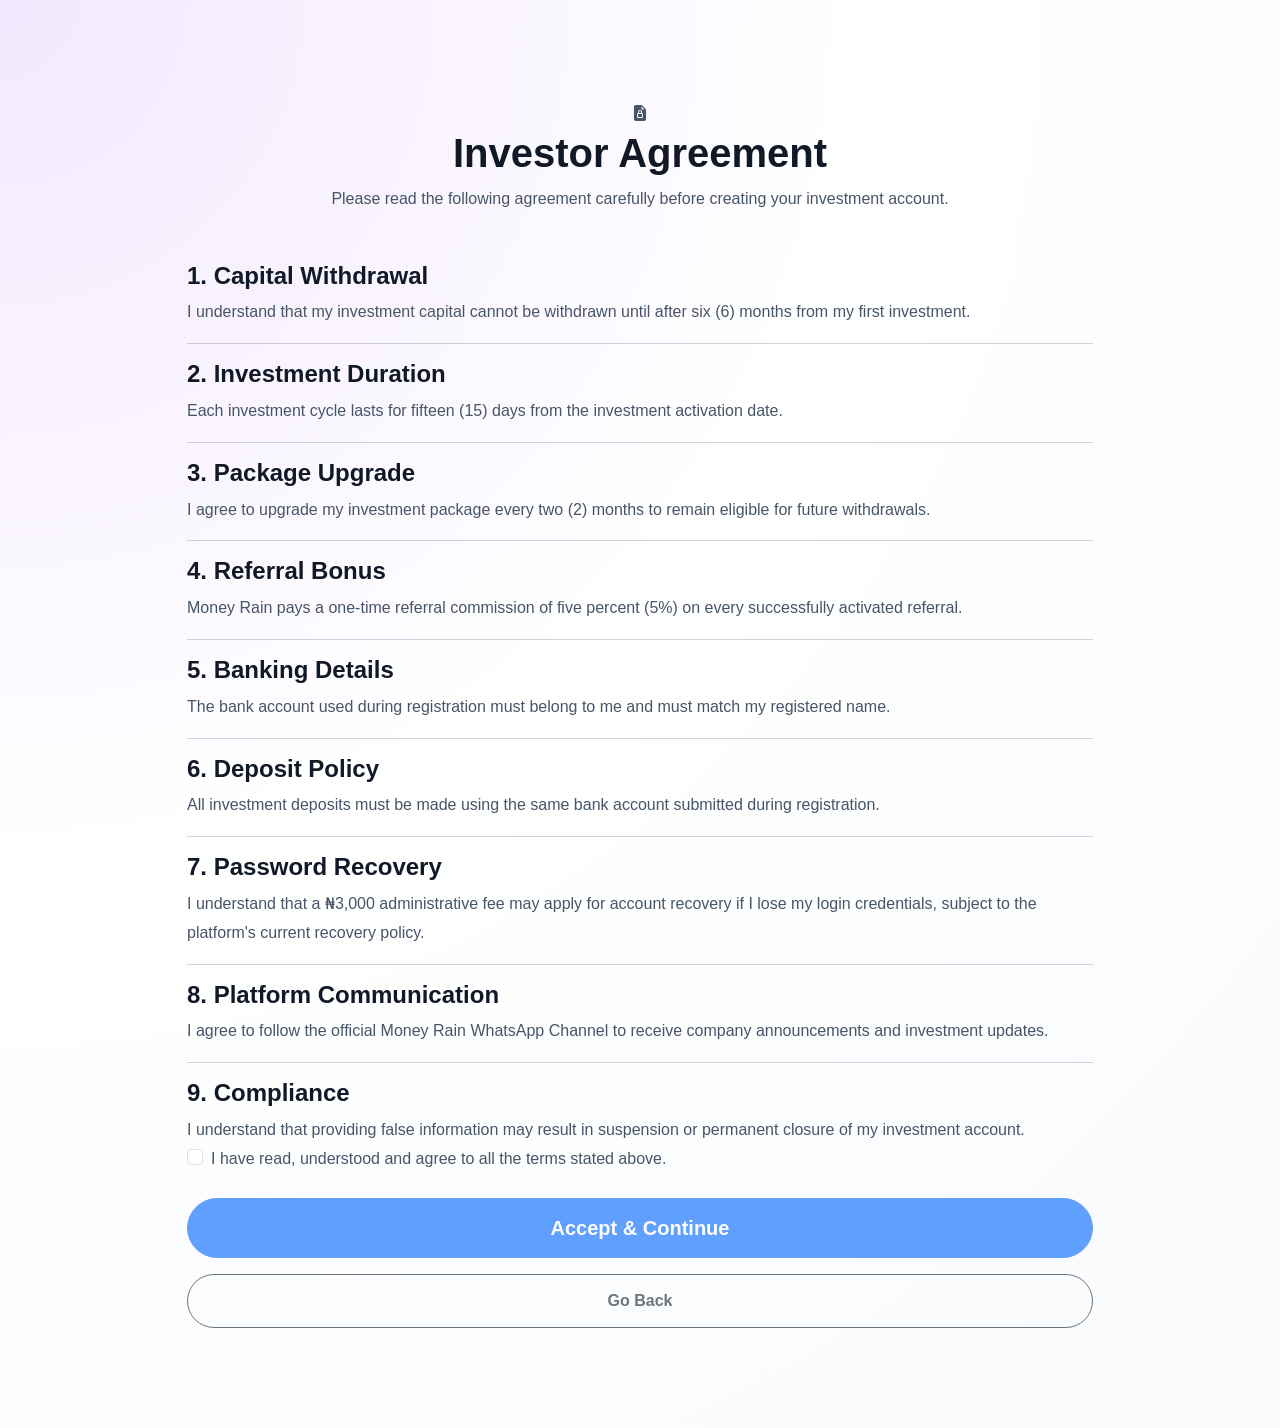
==== agreement.html @ 02030a57 "Sign Up and Sign in Pages Added" ====
<!doctype html>
<html lang="en">
  <head>
    <meta charset="UTF-8" />

    <meta name="viewport" content="width=device-width, initial-scale=1.0" />

    <title>Investor Agreement | Money Rain</title>

    <link
      href="https://cdn.jsdelivr.net/npm/bootstrap@5.3.3/dist/css/bootstrap.min.css"
      rel="stylesheet"
    />

    <link
      rel="stylesheet"
      href="https://cdn.jsdelivr.net/npm/bootstrap-icons@1.11.3/font/bootstrap-icons.min.css"
    />

    <link rel="stylesheet" href="assets/css/style.css" />

    <link rel="stylesheet" href="assets/css/agreement.css" />
  </head>

  <body>
    <section class="agreement-page">
      <div class="container">
        <div class="row justify-content-center">
          <div class="col-lg-9">
            <div class="agreement-card">
              <div class="text-center mb-5">
                <div class="agreement-icon">
                  <i class="bi bi-file-earmark-lock-fill"></i>
                </div>

                <h1>Investor Agreement</h1>

                <p>
                  Please read the following agreement carefully before creating
                  your investment account.
                </p>
              </div>

              <div class="agreement-content">
                <h4>1. Capital Withdrawal</h4>

                <p>
                  I understand that my investment capital cannot be withdrawn
                  until after six (6) months from my first investment.
                </p>

                <hr />

                <h4>2. Investment Duration</h4>

                <p>
                  Each investment cycle lasts for fifteen (15) days from the
                  investment activation date.
                </p>

                <hr />

                <h4>3. Package Upgrade</h4>

                <p>
                  I agree to upgrade my investment package every two (2) months
                  to remain eligible for future withdrawals.
                </p>

                <hr />

                <h4>4. Referral Bonus</h4>

                <p>
                  Money Rain pays a one-time referral commission of five percent
                  (5%) on every successfully activated referral.
                </p>

                <hr />

                <h4>5. Banking Details</h4>

                <p>
                  The bank account used during registration must belong to me
                  and must match my registered name.
                </p>

                <hr />

                <h4>6. Deposit Policy</h4>

                <p>
                  All investment deposits must be made using the same bank
                  account submitted during registration.
                </p>

                <hr />

                <h4>7. Password Recovery</h4>

                <p>
                  I understand that a ₦3,000 administrative fee may apply for
                  account recovery if I lose my login credentials, subject to
                  the platform's current recovery policy.
                </p>

                <hr />

                <h4>8. Platform Communication</h4>

                <p>
                  I agree to follow the official Money Rain WhatsApp Channel to
                  receive company announcements and investment updates.
                </p>

                <hr />

                <h4>9. Compliance</h4>

                <p>
                  I understand that providing false information may result in
                  suspension or permanent closure of my investment account.
                </p>
              </div>

              <div class="agreement-footer">
                <div class="form-check mb-4">
                  <input class="form-check-input" type="checkbox" id="agree" />

                  <label class="form-check-label">
                    I have read, understood and agree to all the terms stated
                    above.
                  </label>
                </div>

                <div class="d-grid gap-3">
                  <button
                    id="acceptAgreement"
                    class="btn btn-primary btn-lg"
                    disabled
                  >
                    Accept & Continue
                  </button>

                  <a href="signup.html" class="btn btn-outline-secondary">
                    Go Back
                  </a>
                </div>
              </div>
            </div>
          </div>
        </div>
      </div>
    </section>

    <script src="assets/js/agreement.js"></script>
  </body>
</html>
---- assets/css/style.css ----
@import url("variables.css");

/* ==========================
RESET
========================== */
html{

    overflow-x:hidden;

}

body{

    overflow-x:hidden;

}
* {
  margin: 0;

  padding: 0;

  box-sizing: border-box;
}

html {
  scroll-behavior: smooth;
}

body {
  font-family: "Plus Jakarta Sans", sans-serif;

  background: var(--gradient-bg);

  color: var(--text);

  overflow-x: hidden;

  line-height: 1.8;
}

/* ==========================
SCROLLBAR
========================== */

::-webkit-scrollbar {
  width: 10px;
}

::-webkit-scrollbar-track {
  background: #f1f5f9;
}

::-webkit-scrollbar-thumb {
  background: var(--primary);

  border-radius: 30px;
}

/* ==========================
TYPOGRAPHY
========================== */

h1,
h2,
h3,
h4,
h5,
h6 {
  color: var(--dark);

  font-weight: 800;
}

p {
  color: var(--text);

  margin-bottom: 0;
}

a {
  text-decoration: none;

  transition: var(--transition);
}

img {
  max-width: 100%;
}

ul {
  list-style: none;

  padding: 0;

  margin: 0;
}

/* ==========================
SECTION
========================== */

section {
  padding: 100px 0;
}

.container {
  max-width: 1240px;
}

/* ==========================
BUTTONS
========================== */

.btn {
  border-radius: 999px;

  padding: 14px 30px;

  font-weight: 700;

  transition: var(--transition);
}

.btn-register {
  background: var(--gradient-primary);

  color: white;

  border: none;
}

.btn-register:hover {
  transform: translateY(-4px);

  color: white;

  box-shadow: var(--shadow-purple);
}

.btn-login {
  border: 2px solid var(--primary);

  color: var(--primary);

  background: white;
}

.btn-login:hover {
  background: var(--primary);

  color: white;
}

.btn-outline-light-custom {
  border: 2px solid var(--primary);

  background: white;

  color: var(--primary);
}

.btn-outline-light-custom:hover {
  background: var(--primary);

  color: white;
}

/* ==========================
LOADER
========================== */

#loader {
  position: fixed;

  inset: 0;

  background: linear-gradient(135deg, #5b21b6, #8b5cf6);

  display: flex;

  justify-content: center;

  align-items: center;

  z-index: 999999;

  transition: 0.6s;
}

.loader-content {
  text-align: center;
}

.loader-logo {
  width: 120px;

  height: 120px;

  border-radius: 50%;

  background: rgba(255, 255, 255, 0.15);

  backdrop-filter: blur(15px);

  border: 2px solid rgba(255, 255, 255, 0.3);

  display: flex;

  justify-content: center;

  align-items: center;

  color: white;

  font-size: 42px;

  font-weight: 800;

  animation: pulse 2s infinite;
}

.loader-content p {
  color: white;
}

/* ==========================
NAVBAR
========================== */

.navbar {
  position: fixed;

  width: 100%;

  top: 0;

  left: 0;

  padding: 20px 0;

  transition: 0.4s;

  z-index: 999;
}

.navbar.scrolled {
  background: white;

  box-shadow: var(--shadow-md);

  padding: 15px 0;
}

.navbar-brand {
  display: flex;

  align-items: center;

  gap: 15px;

  font-weight: 800;

  font-size: 22px;

  color: var(--dark);
}

.logo-circle {
  width: 52px;

  height: 52px;

  border-radius: 50%;

  background: var(--gradient-primary);

  display: flex;

  justify-content: center;

  align-items: center;

  color: white;

  font-weight: 800;
}

.nav-link {
  margin-left: 30px;

  color: var(--dark);

  font-weight: 600;
}

.nav-link:hover {
  color: var(--primary);
}

.navbar-toggler {
  border: none;

  font-size: 30px;
}

.navbar-toggler:focus {
  box-shadow: none;
}

/* ==========================
HERO
========================== */
.hero{

    min-height:100vh;

    overflow:hidden;

}

.hero-badge {
  display: inline-block;

  background: var(--primary-light);

  color: var(--primary);

  padding: 10px 18px;

  border-radius: 999px;

  font-weight: 700;

  margin-bottom: 25px;
}

.hero h1 {
  font-size: 68px;

  line-height: 1.15;

  margin-bottom: 25px;
}

.hero h1 span {
  color: var(--primary);
}

.hero p {
  font-size: 18px;

  max-width: 600px;

  margin-bottom: 40px;
}

.hero-buttons {
  display: flex;

  gap: 20px;

  flex-wrap: wrap;
}

/* ==========================
HERO CARD
========================== */

.hero-card {
  position: relative;

  height: 550px;

  display: flex;

  justify-content: center;

  align-items: center;
}

.investment-card {
  width: 360px;

  background: rgba(255, 255, 255, 0.65);

  backdrop-filter: blur(25px);

  border-radius: 30px;

  padding: 45px;

  box-shadow: var(--shadow-lg);

  animation: float 5s ease-in-out infinite;
}

.investment-card small {
  color: var(--gray);
}

.investment-card h3 {
  margin: 20px 0;

  font-size: 42px;
}

.profit {
  display: inline-block;

  background: #dcfce7;

  color: #15803d;

  padding: 10px 18px;

  border-radius: 999px;

  font-weight: 700;
}

/* ==========================
FLOATING CIRCLES
========================== */

.floating-circle {
  position: absolute;

  border-radius: 50%;

  background: rgba(109, 40, 217, 0.08);
}

.one {
  width: 130px;

  height: 130px;

  top: 60px;

  left: 20px;
}

.two {
  width: 90px;

  height: 90px;

  right: 30px;

  top: 130px;
}

.three {
  width: 200px;

  height: 200px;

  bottom: 30px;

  left: 100px;
}

/* ==========================
ANIMATIONS
========================== */

@keyframes float {
  0% {
    transform: translateY(0);
  }

  50% {
    transform: translateY(-20px);
  }

  100% {
    transform: translateY(0);
  }
}

@keyframes pulse {
  0% {
    transform: scale(1);
  }

  50% {
    transform: scale(1.08);
  }

  100% {
    transform: scale(1);
  }
}

/* ==========================
RESPONSIVE
========================== */

@media (max-width: 991px) {
  .navbar {
    background: white;

    box-shadow: var(--shadow-md);
  }

  .navbar-collapse {
    margin-top: 20px;
  }

  .nav-link {
    margin: 15px 0;
  }

  .hero {
    padding-top: 130px;

    text-align: center;
  }

  .hero h1 {
    font-size: 46px;
  }

  .hero-buttons {
    justify-content: center;
  }

  .hero-card {
    margin-top: 60px;

    height: auto;
  }

  .investment-card {
    width: 100%;
  }
}
/* ==========================================
                STATISTICS
========================================== */

.statistics {
  margin-top: -70px;

  position: relative;

  z-index: 20;
}

.stat-card {
  background: white;

  border-radius: 24px;

  padding: 40px 25px;

  text-align: center;

  box-shadow: 0 20px 45px rgba(15, 23, 42, 0.08);

  transition: 0.35s;

  border: 1px solid rgba(109, 40, 217, 0.08);

  height: 100%;
}

.stat-card:hover {
  transform: translateY(-12px);

  box-shadow: 0 25px 60px rgba(109, 40, 217, 0.18);
}

.stat-icon {
  width: 75px;

  height: 75px;

  margin: auto;

  margin-bottom: 25px;

  border-radius: 50%;

  background: linear-gradient(135deg, #6d28d9, #8b5cf6);

  color: white;

  display: flex;

  justify-content: center;

  align-items: center;

  font-size: 30px;
}

.stat-card h2 {
  font-size: 42px;

  font-weight: 800;

  color: #111827;

  margin-bottom: 10px;
}

.stat-card p {
  color: #64748b;

  font-size: 17px;

  font-weight: 500;
}
/* ==========================================
                ABOUT SECTION
========================================== */

.about-section {
  padding: 120px 0;
}

.section-tag {
  display: inline-block;

  background: rgba(109, 40, 217, 0.1);

  color: var(--primary);

  padding: 10px 18px;

  border-radius: 50px;

  font-size: 14px;

  font-weight: 700;

  margin-bottom: 20px;

  letter-spacing: 0.5px;
}

.about-section h2 {
  font-size: 48px;

  line-height: 1.2;

  margin-bottom: 25px;
}

.about-text {
  font-size: 18px;

  margin-bottom: 35px;

  color: var(--text);
}

.about-features {
  display: flex;

  flex-direction: column;

  gap: 18px;
}

.about-feature {
  display: flex;

  align-items: center;

  gap: 15px;

  font-size: 17px;

  font-weight: 600;
}

.about-feature i {
  color: var(--success);

  font-size: 22px;
}

/* LEFT SIDE */

.about-image {
  position: relative;

  height: 520px;
}

.about-main-card {
  position: absolute;

  width: 100%;

  max-width: 450px;

  background: white;

  border-radius: 30px;

  padding: 45px;

  box-shadow: 0 25px 60px rgba(15, 23, 42, 0.1);

  top: 50%;

  left: 50%;

  transform: translate(-50%, -50%);
}

.about-icon {
  width: 80px;

  height: 80px;

  border-radius: 50%;

  background: linear-gradient(135deg, #6d28d9, #8b5cf6);

  display: flex;

  justify-content: center;

  align-items: center;

  color: white;

  font-size: 34px;

  margin-bottom: 25px;
}

.about-main-card h3 {
  margin-bottom: 15px;
}

.about-main-card p {
  color: var(--text);
}

/* MINI CARDS */

.mini-card {
  position: absolute;

  background: white;

  padding: 18px 24px;

  border-radius: 18px;

  display: flex;

  align-items: center;

  gap: 12px;

  box-shadow: 0 20px 45px rgba(15, 23, 42, 0.08);

  font-weight: 700;
}

.mini-card i {
  color: var(--primary);

  font-size: 24px;
}

.top-card {
  top: 30px;

  right: 20px;
}

.bottom-card {
  bottom: 40px;

  left: 10px;
}

/* RESPONSIVE */

@media (max-width: 991px) {
  .about-section {
    text-align: center;
  }

  .about-section h2 {
    font-size: 36px;
  }

  .about-image {
    height: 420px;

    margin-bottom: 40px;
  }

  .about-features {
    align-items: center;
  }
}
/* ==========================================
            INVESTMENT PACKAGES
========================================== */

.packages-section {
  background: #ffffff;
}

.section-header {
  max-width: 700px;

  margin: auto;
}

.section-header h2 {
  font-size: 46px;

  font-weight: 800;

  margin: 20px 0;
}

.section-header p {
  font-size: 18px;

  color: var(--text);
}

.package-card {
  background: #fff;

  border-radius: 24px;

  padding: 35px 25px;

  box-shadow: 0 15px 40px rgba(15, 23, 42, 0.08);

  border: 1px solid rgba(109, 40, 217, 0.08);

  transition: 0.35s;

  position: relative;

  height: 100%;
}

.package-card:hover {
  transform: translateY(-12px);

  box-shadow: 0 25px 60px rgba(109, 40, 217, 0.15);
}

.package-card h5 {
  color: var(--primary);

  font-weight: 700;

  margin-bottom: 15px;
}

.package-card h3 {
  font-size: 38px;

  margin-bottom: 25px;
}

.package-card ul {
  margin-bottom: 30px;
}

.package-card ul li {
  margin-bottom: 15px;

  display: flex;

  align-items: center;

  gap: 10px;

  color: var(--text);
}

.package-card ul li i {
  color: var(--success);
}

.featured {
  background: linear-gradient(135deg, #6d28d9, #8b5cf6);

  color: white;

  transform: scale(1.05);
}

.featured h3,
.featured h5,
.featured li {
  color: white;
}

.featured .btn {
  color: var(--primary);

  font-weight: 700;
}

.featured-badge {
  position: absolute;

  top: -14px;

  left: 50%;

  transform: translateX(-50%);

  background: #f59e0b;

  color: white;

  padding: 8px 18px;

  border-radius: 50px;

  font-size: 12px;

  font-weight: 700;

  letter-spacing: 1px;
}

@media (max-width: 991px) {
  .featured {
    transform: none;
  }
}
/*==================================
        HOW IT WORKS
==================================*/

.how-section {
  background: #f8fafc;
}

.step-card {
  background: white;

  padding: 40px 30px;

  border-radius: 24px;

  position: relative;

  text-align: center;

  transition: 0.35s;

  height: 100%;

  box-shadow: 0 15px 40px rgba(15, 23, 42, 0.08);
}

.step-card:hover {
  transform: translateY(-10px);

  box-shadow: 0 20px 50px rgba(109, 40, 217, 0.18);
}

.step-number {
  position: absolute;

  top: 20px;

  right: 20px;

  font-size: 36px;

  font-weight: 800;

  color: rgba(109, 40, 217, 0.08);
}

.step-icon {
  width: 80px;

  height: 80px;

  margin: auto;

  border-radius: 50%;

  background: linear-gradient(135deg, #6d28d9, #8b5cf6);

  display: flex;

  justify-content: center;

  align-items: center;

  color: white;

  font-size: 32px;

  margin-bottom: 25px;
}

.step-card h4 {
  margin-bottom: 20px;
}
/*==================================
    PLATFORM RULES
==================================*/

.rules-section {
  background: white;
}

.rule-card {
  display: flex;

  align-items: flex-start;

  gap: 20px;

  background: #fff;

  border-radius: 22px;

  padding: 30px;

  border: 1px solid rgba(109, 40, 217, 0.08);

  box-shadow: 0 15px 35px rgba(15, 23, 42, 0.06);

  transition: 0.35s;

  height: 100%;
}

.rule-card:hover {
  transform: translateY(-8px);

  box-shadow: 0 20px 45px rgba(109, 40, 217, 0.16);
}

.rule-icon {
  width: 70px;

  height: 70px;

  min-width: 70px;

  border-radius: 18px;

  background: linear-gradient(135deg, #6d28d9, #8b5cf6);

  display: flex;

  justify-content: center;

  align-items: center;

  color: #fff;

  font-size: 28px;
}

.rule-card h5 {
  margin-bottom: 10px;

  font-weight: 700;
}

.rule-card p {
  margin: 0;

  color: var(--text);
}

.policy-note {
  background: linear-gradient(135deg, #6d28d9, #8b5cf6);

  color: white;

  border-radius: 25px;

  padding: 35px;

  display: flex;

  gap: 20px;

  align-items: flex-start;
}

.policy-note i {
  font-size: 40px;
}

.policy-note h5 {
  color: white;

  margin-bottom: 10px;
}

.policy-note p {
  color: rgba(255, 255, 255, 0.9);

  margin: 0;
}

@media (max-width: 768px) {
  .rule-card {
    flex-direction: column;

    text-align: center;
  }

  .rule-icon {
    margin: auto;
  }

  .policy-note {
    flex-direction: column;

    text-align: center;
  }
}
/*==================================
        WHY CHOOSE US
==================================*/

.why-section {
  background: #f8fafc;
}

.feature-card {
  background: #fff;

  border-radius: 24px;

  padding: 40px 30px;

  text-align: center;

  transition: 0.35s;

  height: 100%;

  border: 1px solid rgba(109, 40, 217, 0.08);

  box-shadow: 0 15px 35px rgba(15, 23, 42, 0.06);
}

.feature-card:hover {
  transform: translateY(-12px);

  box-shadow: 0 20px 50px rgba(109, 40, 217, 0.16);
}

.feature-icon {
  width: 85px;

  height: 85px;

  margin: auto;

  margin-bottom: 25px;

  border-radius: 22px;

  display: flex;

  justify-content: center;

  align-items: center;

  background: linear-gradient(135deg, #6d28d9, #8b5cf6);

  color: white;

  font-size: 34px;
}

.feature-card h4 {
  margin-bottom: 15px;

  font-weight: 700;
}

.feature-card p {
  color: var(--text);
}
/*==================================
        REFERRAL
==================================*/

.referral-section {
  background: linear-gradient(135deg, #5b21b6, #8b5cf6);
}

.referral-section h2 {
  font-size: 48px;

  color: white;
}

.referral-benefits {
  display: flex;

  flex-direction: column;

  gap: 18px;
}

.referral-benefits div {
  color: white;

  font-size: 18px;

  font-weight: 600;
}

.referral-benefits i {
  color: #facc15;

  margin-right: 10px;
}

.referral-card {
  background: white;

  border-radius: 30px;

  padding: 50px;

  text-align: center;

  box-shadow: 0 25px 60px rgba(0, 0, 0, 0.15);
}

.referral-icon {
  width: 90px;

  height: 90px;

  margin: auto;

  border-radius: 50%;

  background: linear-gradient(135deg, #6d28d9, #8b5cf6);

  display: flex;

  justify-content: center;

  align-items: center;

  color: white;

  font-size: 38px;

  margin-bottom: 25px;
}

.referral-link {
  background: #f8fafc;

  border: 2px dashed #8b5cf6;

  padding: 18px;

  border-radius: 15px;

  margin: 30px 0;

  font-weight: 700;

  color: #6d28d9;

  word-break: break-word;
}
/*==================================
            FAQ
==================================*/

.faq-section {
  background: #f8fafc;
}

.moneyrain-accordion .accordion-item {
  border: none;

  border-radius: 18px;

  margin-bottom: 20px;

  overflow: hidden;

  box-shadow: 0 10px 30px rgba(15, 23, 42, 0.08);
}

.moneyrain-accordion .accordion-button {
  padding: 25px;

  font-size: 18px;

  font-weight: 700;

  color: #111827;

  background: white;

  box-shadow: none;
}

.moneyrain-accordion .accordion-button:not(.collapsed) {
  background: linear-gradient(135deg, #6d28d9, #8b5cf6);

  color: white;
}

.moneyrain-accordion .accordion-button:focus {
  box-shadow: none;
}

.moneyrain-accordion .accordion-body {
  padding: 25px;

  font-size: 16px;

  color: #64748b;

  line-height: 1.8;
}
/*==================================
            CTA SECTION
==================================*/

.cta-section {
  padding: 120px 0;

  background: #ffffff;
}

.cta-box {
  background: linear-gradient(135deg, #5b21b6, #8b5cf6);

  border-radius: 35px;

  padding: 70px;

  overflow: hidden;

  position: relative;
}

.cta-box::before {
  content: "";

  position: absolute;

    overflow:hidden;

  border-radius: 50%;

  background: rgba(255, 255, 255, 0.08);

  top: -120px;

  right: -120px;
}

.cta-box h2 {
  color: white;

  font-size: 48px;

  margin: 20px 0;
}

.cta-box p {
  color: rgba(255, 255, 255, 0.9);

  font-size: 18px;

  margin-bottom: 35px;
}

.cta-buttons {
  display: flex;

  gap: 20px;

  flex-wrap: wrap;
}

.btn-outline-light {
  border: 2px solid white;

  color: white;
}

.btn-outline-light:hover {
  background: white;

  color: #6d28d9;
}

.cta-card {
  background: rgba(255, 255, 255, 0.12);

  backdrop-filter: blur(15px);

  border: 1px solid rgba(255, 255, 255, 0.2);

  border-radius: 25px;

  padding: 35px;
}

.cta-item {
  display: flex;

  align-items: center;

  gap: 15px;

  color: white;

  margin-bottom: 22px;

  font-size: 17px;

  font-weight: 600;
}

.cta-item:last-child {
  margin-bottom: 0;
}

.cta-item i {
  color: #facc15;

  font-size: 22px;
}

@media (max-width: 991px) {
  .cta-box {
    padding: 45px 30px;

    text-align: center;
  }

  .cta-box h2 {
    font-size: 36px;
  }

  .cta-buttons {
    justify-content: center;
  }
}
/*==================================
            FOOTER
==================================*/

.footer {
  background: #111827;

  color: #cbd5e1;

  padding-top: 90px;
}

.footer-logo {
  display: flex;

  align-items: center;

  gap: 15px;

  color: white;

  font-size: 24px;

  font-weight: 800;

  margin-bottom: 25px;
}

.footer-text {
  margin: 25px 0;

  color: #cbd5e1;
}

.footer h5 {
  color: white;

  margin-bottom: 25px;
}

.footer ul {
  padding: 0;
}

.footer ul li {
  margin-bottom: 15px;
}

.footer ul li a {
  color: #cbd5e1;

  transition: 0.3s;
}

.footer ul li a:hover {
  color: white;

  padding-left: 8px;
}

.footer-social {
  display: flex;

  gap: 15px;
}

.footer-social a {
  width: 45px;

  height: 45px;

  border-radius: 50%;

  background: #1f2937;

  display: flex;

  justify-content: center;

  align-items: center;

  color: white;

  transition: 0.3s;
}

.footer-social a:hover {
  background: #6d28d9;

  transform: translateY(-5px);
}

.footer hr {
  margin: 60px 0 30px;

  border-color: #334155;
}

.footer-bottom {
  display: flex;

  justify-content: space-between;

  align-items: center;

  flex-wrap: wrap;

  padding-bottom: 30px;
}

.footer-bottom p {
  color: #cbd5e1;
}

/*==================================
      FLOATING BUTTONS
==================================*/

.whatsapp-btn {
  position: fixed;

  right: 25px;

  bottom: 30px;

  width: 65px;

  height: 65px;

  border-radius: 50%;

  background: #25d366;

  color: white;

  display: flex;

  justify-content: center;

  align-items: center;

  font-size: 32px;

  box-shadow: 0 15px 35px rgba(0, 0, 0, 0.25);

  z-index: 999;
}

.whatsapp-btn:hover {
  color: white;

  transform: scale(1.08);
}

#backToTop {
  position: fixed;

  right: 25px;

  bottom: 110px;

  width: 55px;

  height: 55px;

  border: none;

  border-radius: 50%;

  background: #6d28d9;

  color: white;

  display: none;

  font-size: 22px;

  cursor: pointer;

  z-index: 999;

  box-shadow: 0 15px 30px rgba(0, 0, 0, 0.2);
}

#backToTop:hover {
  background: #5b21b6;
}

.custom-toggler{

    border:none;

    background:none;

    box-shadow:none !important;

    padding:0;

}

.custom-toggler span{

    display:block;

    width:28px;

    height:3px;

    background:#6D28D9;

    margin:6px 0;

    border-radius:5px;

    transition:.35s;

}
/* Custom Toggler */
.custom-toggler.active span:nth-child(1){

    transform:translateY(9px) rotate(45deg);

}

.custom-toggler.active span:nth-child(2){

    opacity:0;

}

.custom-toggler.active span:nth-child(3){

    transform:translateY(-9px) rotate(-45deg);

}
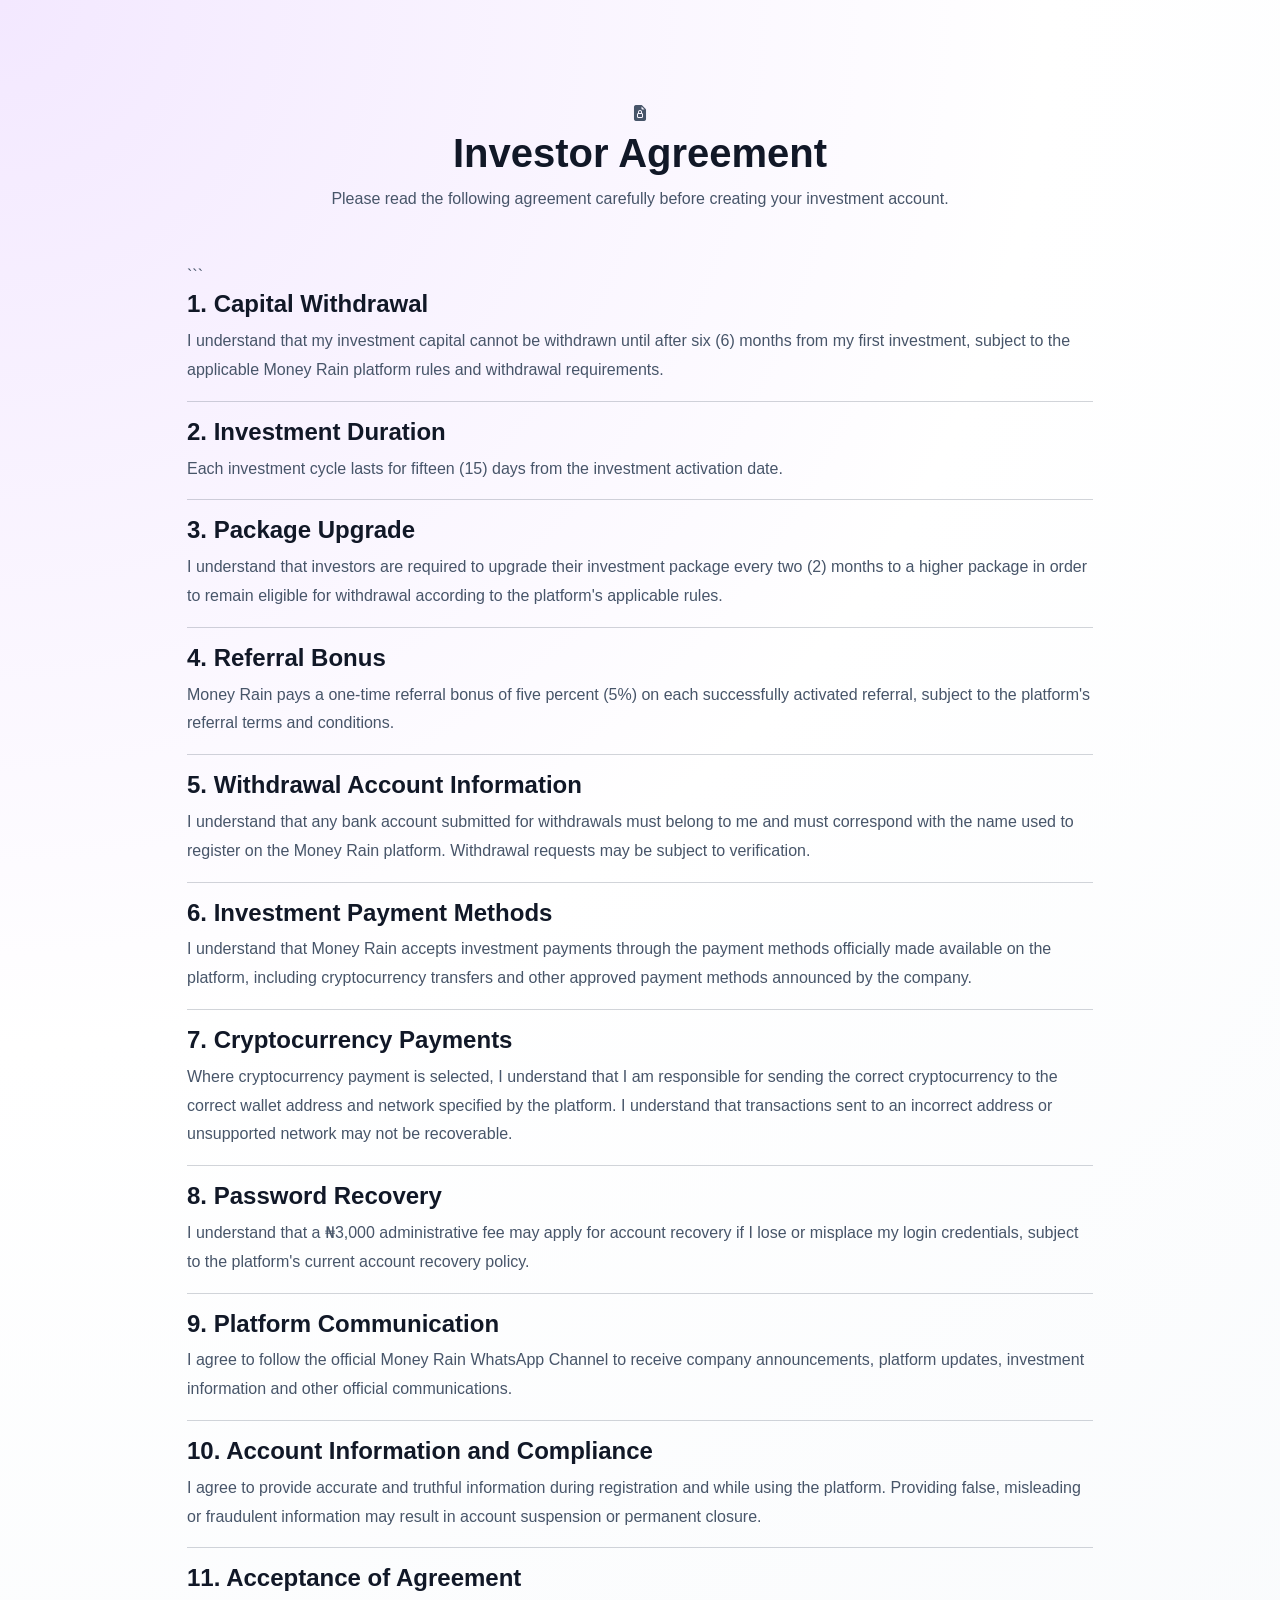
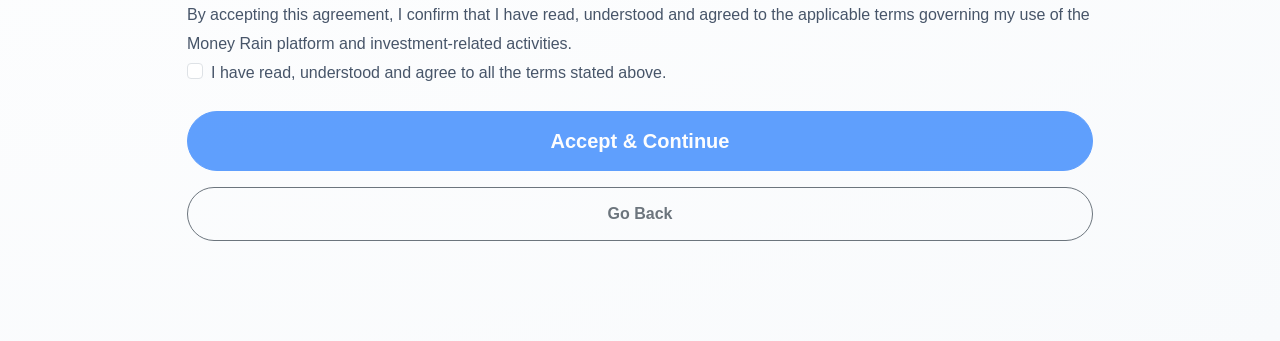
==== commit ba622ea9: "sign up and sign, dashboard, investment and admin" ====
--- a/agreement.html
+++ b/agreement.html
@@ -41,12 +41,19 @@
                 </p>
               </div>
 
+              <!-- ==========================================
+        INVESTOR AGREEMENT CONTENT
+=========================================== -->
+
               <div class="agreement-content">
+                ```
                 <h4>1. Capital Withdrawal</h4>
 
                 <p>
                   I understand that my investment capital cannot be withdrawn
-                  until after six (6) months from my first investment.
+                  until after six (6) months from my first investment, subject
+                  to the applicable Money Rain platform rules and withdrawal
+                  requirements.
                 </p>
 
                 <hr />
@@ -63,8 +70,10 @@
                 <h4>3. Package Upgrade</h4>
 
                 <p>
-                  I agree to upgrade my investment package every two (2) months
-                  to remain eligible for future withdrawals.
+                  I understand that investors are required to upgrade their
+                  investment package every two (2) months to a higher package in
+                  order to remain eligible for withdrawal according to the
+                  platform's applicable rules.
                 </p>
 
                 <hr />
@@ -72,54 +81,84 @@
                 <h4>4. Referral Bonus</h4>
 
                 <p>
-                  Money Rain pays a one-time referral commission of five percent
-                  (5%) on every successfully activated referral.
+                  Money Rain pays a one-time referral bonus of five percent (5%)
+                  on each successfully activated referral, subject to the
+                  platform's referral terms and conditions.
                 </p>
 
                 <hr />
 
-                <h4>5. Banking Details</h4>
+                <h4>5. Withdrawal Account Information</h4>
 
                 <p>
-                  The bank account used during registration must belong to me
-                  and must match my registered name.
+                  I understand that any bank account submitted for withdrawals
+                  must belong to me and must correspond with the name used to
+                  register on the Money Rain platform. Withdrawal requests may
+                  be subject to verification.
                 </p>
 
                 <hr />
 
-                <h4>6. Deposit Policy</h4>
+                <h4>6. Investment Payment Methods</h4>
 
                 <p>
-                  All investment deposits must be made using the same bank
-                  account submitted during registration.
+                  I understand that Money Rain accepts investment payments
+                  through the payment methods officially made available on the
+                  platform, including cryptocurrency transfers and other
+                  approved payment methods announced by the company.
                 </p>
 
                 <hr />
 
-                <h4>7. Password Recovery</h4>
+                <h4>7. Cryptocurrency Payments</h4>
 
                 <p>
-                  I understand that a ₦3,000 administrative fee may apply for
-                  account recovery if I lose my login credentials, subject to
-                  the platform's current recovery policy.
+                  Where cryptocurrency payment is selected, I understand that I
+                  am responsible for sending the correct cryptocurrency to the
+                  correct wallet address and network specified by the platform.
+                  I understand that transactions sent to an incorrect address or
+                  unsupported network may not be recoverable.
                 </p>
 
                 <hr />
 
-                <h4>8. Platform Communication</h4>
+                <h4>8. Password Recovery</h4>
 
                 <p>
-                  I agree to follow the official Money Rain WhatsApp Channel to
-                  receive company announcements and investment updates.
+                  I understand that a ₦3,000 administrative fee may apply for
+                  account recovery if I lose or misplace my login credentials,
+                  subject to the platform's current account recovery policy.
                 </p>
 
                 <hr />
 
-                <h4>9. Compliance</h4>
+                <h4>9. Platform Communication</h4>
 
                 <p>
-                  I understand that providing false information may result in
-                  suspension or permanent closure of my investment account.
+                  I agree to follow the official Money Rain WhatsApp Channel to
+                  receive company announcements, platform updates, investment
+                  information and other official communications.
+                </p>
+
+                <hr />
+
+                <h4>10. Account Information and Compliance</h4>
+
+                <p>
+                  I agree to provide accurate and truthful information during
+                  registration and while using the platform. Providing false,
+                  misleading or fraudulent information may result in account
+                  suspension or permanent closure.
+                </p>
+
+                <hr />
+
+                <h4>11. Acceptance of Agreement</h4>
+
+                <p>
+                  By accepting this agreement, I confirm that I have read,
+                  understood and agreed to the applicable terms governing my use
+                  of the Money Rain platform and investment-related activities.
                 </p>
               </div>
 
--- a/assets/css/style.css
+++ b/assets/css/style.css
@@ -3,16 +3,12 @@
 /* ==========================
 RESET
 ========================== */
-html{
-
-    overflow-x:hidden;
-
-}
-
-body{
-
-    overflow-x:hidden;
-
+html {
+  overflow-x: hidden;
+}
+
+body {
+  overflow-x: hidden;
 }
 * {
   margin: 0;
@@ -310,12 +306,10 @@
 /* ==========================
 HERO
 ========================== */
-.hero{
-
-    min-height:100vh;
-
-    overflow:hidden;
-
+.hero {
+  min-height: 100vh;
+
+  overflow: hidden;
 }
 
 .hero-badge {
@@ -1364,7 +1358,7 @@
 
   position: absolute;
 
-    overflow:hidden;
+  overflow: hidden;
 
   border-radius: 50%;
 
@@ -1652,50 +1646,176 @@
   background: #5b21b6;
 }
 
-.custom-toggler{
-
-    border:none;
-
-    background:none;
-
-    box-shadow:none !important;
-
-    padding:0;
-
-}
-
-.custom-toggler span{
-
-    display:block;
-
-    width:28px;
-
-    height:3px;
-
-    background:#6D28D9;
-
-    margin:6px 0;
-
-    border-radius:5px;
-
-    transition:.35s;
-
+.custom-toggler {
+  border: none;
+
+  background: none;
+
+  box-shadow: none !important;
+
+  padding: 0;
+}
+
+.custom-toggler span {
+  display: block;
+
+  width: 28px;
+
+  height: 3px;
+
+  background: #6d28d9;
+
+  margin: 6px 0;
+
+  border-radius: 5px;
+
+  transition: 0.35s;
 }
 /* Custom Toggler */
-.custom-toggler.active span:nth-child(1){
-
-    transform:translateY(9px) rotate(45deg);
-
-}
-
-.custom-toggler.active span:nth-child(2){
-
-    opacity:0;
-
-}
-
-.custom-toggler.active span:nth-child(3){
-
-    transform:translateY(-9px) rotate(-45deg);
-
-}+.custom-toggler.active span:nth-child(1) {
+  transform: translateY(9px) rotate(45deg);
+}
+
+.custom-toggler.active span:nth-child(2) {
+  opacity: 0;
+}
+
+.custom-toggler.active span:nth-child(3) {
+  transform: translateY(-9px) rotate(-45deg);
+}
+/*==================================================
+            MONEY RAIN NOTIFICATIONS
+==================================================*/
+
+#notificationContainer {
+  position: fixed;
+
+  top: 25px;
+
+  right: 25px;
+
+  z-index: 99999;
+
+  display: flex;
+
+  flex-direction: column;
+
+  gap: 12px;
+
+  width: min(400px, calc(100vw - 30px));
+}
+
+.money-notification {
+  display: flex;
+
+  align-items: center;
+
+  gap: 13px;
+
+  padding: 16px 18px;
+
+  border-radius: 16px;
+
+  background: white;
+
+  border: 1px solid #e5e7eb;
+
+  box-shadow: 0 20px 50px rgba(15, 23, 42, 0.15);
+
+  transform: translateX(120%);
+
+  opacity: 0;
+
+  transition:
+    transform 0.35s ease,
+    opacity 0.35s ease;
+}
+
+.money-notification.show {
+  transform: translateX(0);
+
+  opacity: 1;
+}
+
+.notification-icon {
+  width: 38px;
+
+  height: 38px;
+
+  display: flex;
+
+  align-items: center;
+
+  justify-content: center;
+
+  flex-shrink: 0;
+
+  border-radius: 12px;
+
+  background: rgba(220, 38, 38, 0.1);
+
+  color: #dc2626;
+
+  font-size: 18px;
+}
+
+.money-notification.success .notification-icon {
+  background: rgba(22, 163, 74, 0.1);
+
+  color: #16a34a;
+}
+
+.money-notification.warning .notification-icon {
+  background: rgba(245, 158, 11, 0.1);
+
+  color: #d97706;
+}
+
+.notification-message {
+  flex: 1;
+
+  color: #374151;
+
+  font-size: 14px;
+
+  line-height: 1.5;
+}
+
+.notification-close {
+  border: none;
+
+  background: transparent;
+
+  color: #94a3b8;
+
+  font-size: 20px;
+
+  cursor: pointer;
+}
+
+.notification-close:hover {
+  color: #111827;
+}
+
+@media (max-width: 576px) {
+  #notificationContainer {
+    top: 15px;
+
+    right: 15px;
+
+    left: 15px;
+
+    width: auto;
+  }
+}
+.money-notification.success .notification-icon {
+  background: rgba(22, 163, 74, 0.1);
+
+  color: #16a34a;
+}
+
+.money-notification.warning .notification-icon {
+  background: rgba(245, 158, 11, 0.1);
+
+  color: #d97706;
+}
